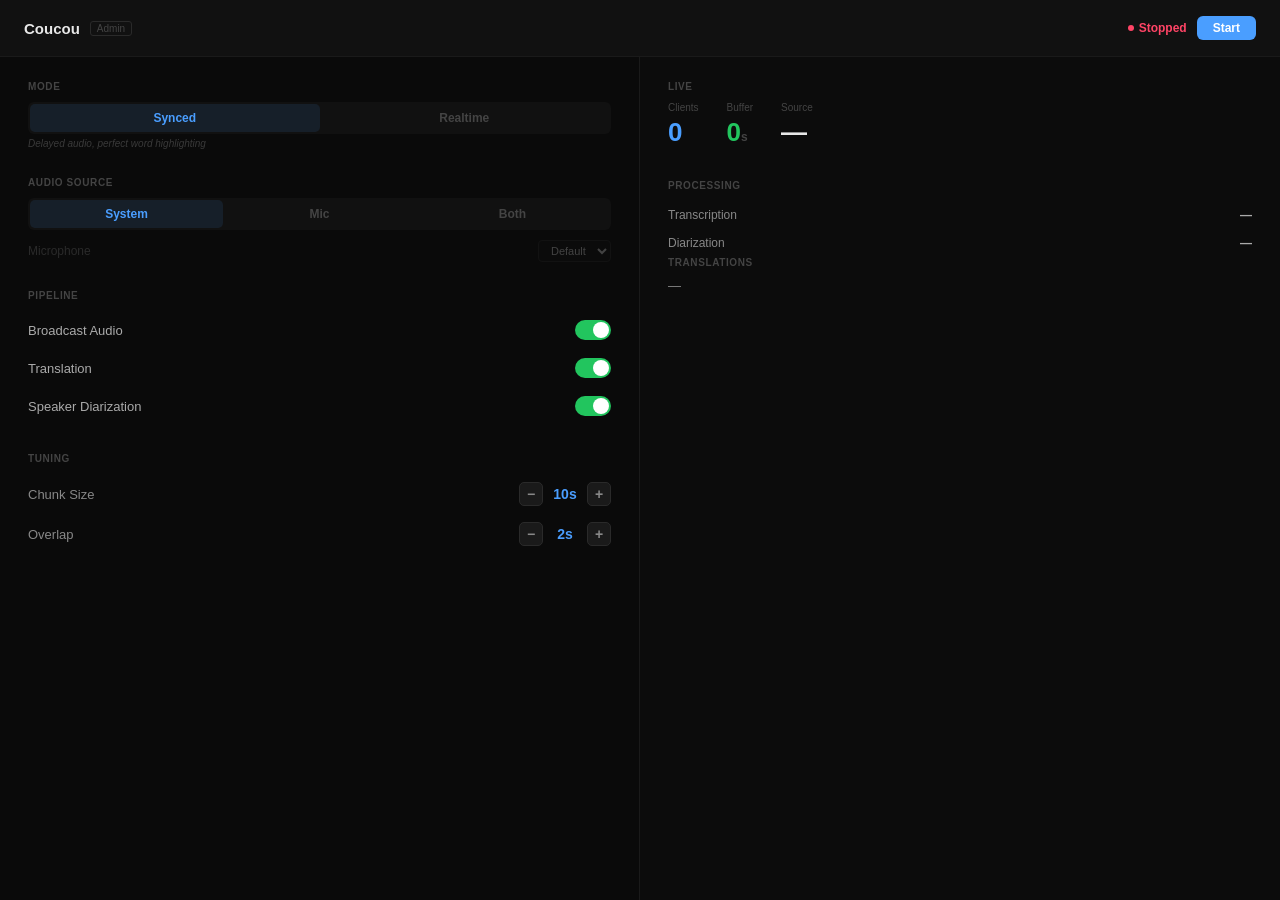
==== static/admin/index.html @ 8f8135a0 "feat: admin UI frontend with controls and live stats" ====
<!DOCTYPE html>
<html lang="en">
<head>
    <meta charset="UTF-8">
    <meta name="viewport" content="width=device-width, initial-scale=1.0">
    <title>Coucou Admin</title>
    <meta name="theme-color" content="#0a0a0a">
    <link rel="stylesheet" href="admin.css">
</head>
<body>
    <header id="header">
        <div class="header-left">
            <span class="brand">Coucou</span>
            <span class="badge">Admin</span>
        </div>
        <div class="header-right">
            <span id="pipeline-status" class="status-badge stopped">
                <span class="status-dot"></span>
                <span id="status-text">Stopped</span>
            </span>
            <button id="start-stop" class="btn-start">Start</button>
        </div>
    </header>

    <main id="panels">
        <!-- Left: Controls -->
        <section id="controls">
            <div class="control-group">
                <label class="group-label">Mode</label>
                <div class="segmented" id="mode-toggle">
                    <button class="seg-btn active" data-value="synced">Synced</button>
                    <button class="seg-btn" data-value="realtime">Realtime</button>
                </div>
                <p class="hint" id="mode-hint">Delayed audio, perfect word highlighting</p>
            </div>

            <div class="control-group">
                <label class="group-label">Audio Source</label>
                <div class="segmented" id="source-toggle">
                    <button class="seg-btn active" data-value="system">System</button>
                    <button class="seg-btn" data-value="mic">Mic</button>
                    <button class="seg-btn" data-value="both">Both</button>
                </div>
                <div class="mic-picker" id="mic-picker">
                    <span>Microphone</span>
                    <select id="mic-select"><option value="">Default</option></select>
                </div>
            </div>

            <div class="control-group">
                <label class="group-label">Pipeline</label>
                <div class="toggle-row">
                    <span>Broadcast Audio</span>
                    <label class="toggle"><input type="checkbox" id="toggle-broadcast" checked><span class="slider"></span></label>
                </div>
                <div class="toggle-row">
                    <span>Translation</span>
                    <label class="toggle"><input type="checkbox" id="toggle-translation" checked><span class="slider"></span></label>
                </div>
                <div class="toggle-row">
                    <span>Speaker Diarization</span>
                    <label class="toggle"><input type="checkbox" id="toggle-diarization" checked><span class="slider"></span></label>
                </div>
            </div>

            <div class="control-group">
                <label class="group-label">Tuning</label>
                <div class="stepper-row">
                    <span>Chunk Size</span>
                    <div class="stepper">
                        <button class="step-btn" data-field="chunk" data-dir="-1">&minus;</button>
                        <span id="chunk-value" class="step-value">10s</span>
                        <button class="step-btn" data-field="chunk" data-dir="1">+</button>
                    </div>
                </div>
                <div class="stepper-row">
                    <span>Overlap</span>
                    <div class="stepper">
                        <button class="step-btn" data-field="overlap" data-dir="-1">&minus;</button>
                        <span id="overlap-value" class="step-value">2s</span>
                        <button class="step-btn" data-field="overlap" data-dir="1">+</button>
                    </div>
                </div>
            </div>
        </section>

        <!-- Right: Live Stats -->
        <section id="stats">
            <label class="group-label">Live</label>
            <div class="stat-counters">
                <div class="stat-counter">
                    <span class="stat-label">Clients</span>
                    <span class="stat-number blue" id="stat-clients">0</span>
                </div>
                <div class="stat-counter">
                    <span class="stat-label">Buffer</span>
                    <span class="stat-number green" id="stat-buffer">0<span class="stat-unit">s</span></span>
                </div>
                <div class="stat-counter">
                    <span class="stat-label">Source</span>
                    <span class="stat-number" id="stat-source">—</span>
                </div>
            </div>

            <label class="group-label">Processing</label>
            <div id="processing-rows">
                <div class="stat-row">
                    <span>Transcription</span>
                    <span id="proc-transcription">—</span>
                </div>
                <div class="stat-row">
                    <span>Diarization</span>
                    <span id="proc-diarization">—</span>
                </div>
            </div>
            <div id="translation-rows"></div>

            <label class="group-label">Translations</label>
            <div id="translation-summary">—</div>
        </section>
    </main>

    <script src="admin.js"></script>
</body>
</html>
---- static/admin/admin.css ----
* { margin: 0; padding: 0; box-sizing: border-box; }

:root {
    --bg: #0a0a0a;
    --surface: #111;
    --surface-2: #141414;
    --border: #1a1a1a;
    --text: #e8e8e8;
    --text-dim: #888;
    --text-muted: #444;
    --accent: #4a9eff;
    --green: #22c55e;
    --red: #ff4466;
}

body {
    font-family: -apple-system, BlinkMacSystemFont, "Segoe UI", Roboto, sans-serif;
    background: var(--bg);
    color: var(--text);
    height: 100vh;
    display: flex;
    flex-direction: column;
    overflow: hidden;
}

/* Header */
#header {
    display: flex;
    justify-content: space-between;
    align-items: center;
    padding: 16px 24px;
    background: var(--surface);
    border-bottom: 1px solid var(--border);
    flex-shrink: 0;
}

.header-left {
    display: flex;
    align-items: center;
    gap: 10px;
}

.brand { font-weight: 700; font-size: 15px; }

.badge {
    font-size: 10px;
    color: var(--text-muted);
    border: 1px solid #2a2a2a;
    padding: 1px 6px;
    border-radius: 3px;
}

.header-right {
    display: flex;
    align-items: center;
    gap: 10px;
}

.status-badge {
    font-size: 12px;
    font-weight: 600;
    display: flex;
    align-items: center;
    gap: 5px;
}

.status-dot {
    width: 6px;
    height: 6px;
    border-radius: 50%;
    display: inline-block;
}

.status-badge.running { color: var(--green); }
.status-badge.running .status-dot { background: var(--green); }
.status-badge.stopped { color: var(--red); }
.status-badge.stopped .status-dot { background: var(--red); }

.btn-start {
    border: none;
    color: white;
    padding: 5px 16px;
    border-radius: 6px;
    font-size: 12px;
    font-weight: 600;
    cursor: pointer;
    font-family: inherit;
    background: var(--accent);
}

.btn-start.running { background: var(--red); }

/* Panels */
#panels {
    display: grid;
    grid-template-columns: 1fr 1fr;
    flex: 1;
    overflow: hidden;
}

#controls {
    padding: 24px 28px;
    border-right: 1px solid var(--border);
    overflow-y: auto;
}

#stats {
    padding: 24px 28px;
    background: #0c0c0c;
    overflow-y: auto;
}

/* Control groups */
.group-label {
    display: block;
    font-size: 10px;
    color: var(--text-muted);
    text-transform: uppercase;
    letter-spacing: 0.06em;
    font-weight: 600;
    margin-bottom: 10px;
}

.control-group {
    margin-bottom: 28px;
}

/* Segmented toggle */
.segmented {
    display: flex;
    background: var(--surface);
    border-radius: 6px;
    padding: 2px;
}

.seg-btn {
    flex: 1;
    text-align: center;
    padding: 7px;
    border: none;
    background: none;
    color: var(--text-muted);
    font-size: 12px;
    font-weight: 600;
    cursor: pointer;
    border-radius: 5px;
    font-family: inherit;
    transition: background 0.2s, color 0.2s;
}

.seg-btn.active {
    background: rgba(74, 158, 255, 0.1);
    color: var(--accent);
}

.hint {
    font-size: 10px;
    color: #3a3a3a;
    font-style: italic;
    margin-top: 4px;
}

/* Mic picker */
.mic-picker {
    display: flex;
    justify-content: space-between;
    align-items: center;
    margin-top: 10px;
    opacity: 0.25;
    transition: opacity 0.3s ease;
}

.mic-picker.active { opacity: 1; }

.mic-picker span { font-size: 12px; color: var(--text-dim); }

.mic-picker select {
    background: var(--surface);
    color: var(--text);
    border: 1px solid #2a2a2a;
    border-radius: 4px;
    padding: 3px 8px;
    font-size: 11px;
    font-family: inherit;
    max-width: 180px;
}

/* Toggle switches */
.toggle-row {
    display: flex;
    justify-content: space-between;
    align-items: center;
    padding: 9px 0;
    font-size: 13px;
    color: #aaa;
}

.toggle {
    position: relative;
    width: 36px;
    height: 20px;
    display: inline-block;
}

.toggle input { opacity: 0; width: 0; height: 0; }

.slider {
    position: absolute;
    inset: 0;
    background: #333;
    border-radius: 10px;
    cursor: pointer;
    transition: background 0.2s;
}

.slider::before {
    content: "";
    position: absolute;
    width: 16px;
    height: 16px;
    left: 2px;
    top: 2px;
    background: white;
    border-radius: 50%;
    transition: transform 0.2s;
}

.toggle input:checked + .slider { background: var(--green); }
.toggle input:checked + .slider::before { transform: translateX(16px); }

/* Stepper */
.stepper-row {
    display: flex;
    justify-content: space-between;
    align-items: center;
    padding: 8px 0;
    font-size: 13px;
    color: var(--text-dim);
}

.stepper {
    display: flex;
    align-items: center;
    gap: 8px;
}

.step-btn {
    background: var(--border);
    border: 1px solid #2a2a2a;
    color: var(--text-dim);
    width: 24px;
    height: 24px;
    border-radius: 5px;
    font-size: 14px;
    cursor: pointer;
    display: flex;
    align-items: center;
    justify-content: center;
    font-weight: bold;
    font-family: inherit;
    line-height: 1;
}

.step-btn:active { background: #2a2a2a; }

.step-value {
    font-size: 14px;
    color: var(--accent);
    font-weight: 700;
    min-width: 28px;
    text-align: center;
}

/* Stats */
.stat-counters {
    display: flex;
    gap: 28px;
    margin-bottom: 32px;
}

.stat-counter { display: flex; flex-direction: column; }
.stat-label { font-size: 10px; color: var(--text-muted); margin-bottom: 4px; }
.stat-number { font-size: 26px; font-weight: 700; }
.stat-number.blue { color: var(--accent); }
.stat-number.green { color: var(--green); }
.stat-unit { font-size: 12px; color: var(--text-muted); }

.stat-row {
    display: flex;
    justify-content: space-between;
    padding: 7px 0;
    font-size: 12px;
}

.stat-row span:first-child { color: var(--text-dim); }
.stat-row span:last-child { color: #aaa; font-weight: 600; }

#translation-summary {
    display: flex;
    gap: 12px;
    font-size: 13px;
    color: var(--text-dim);
    margin-bottom: 16px;
}
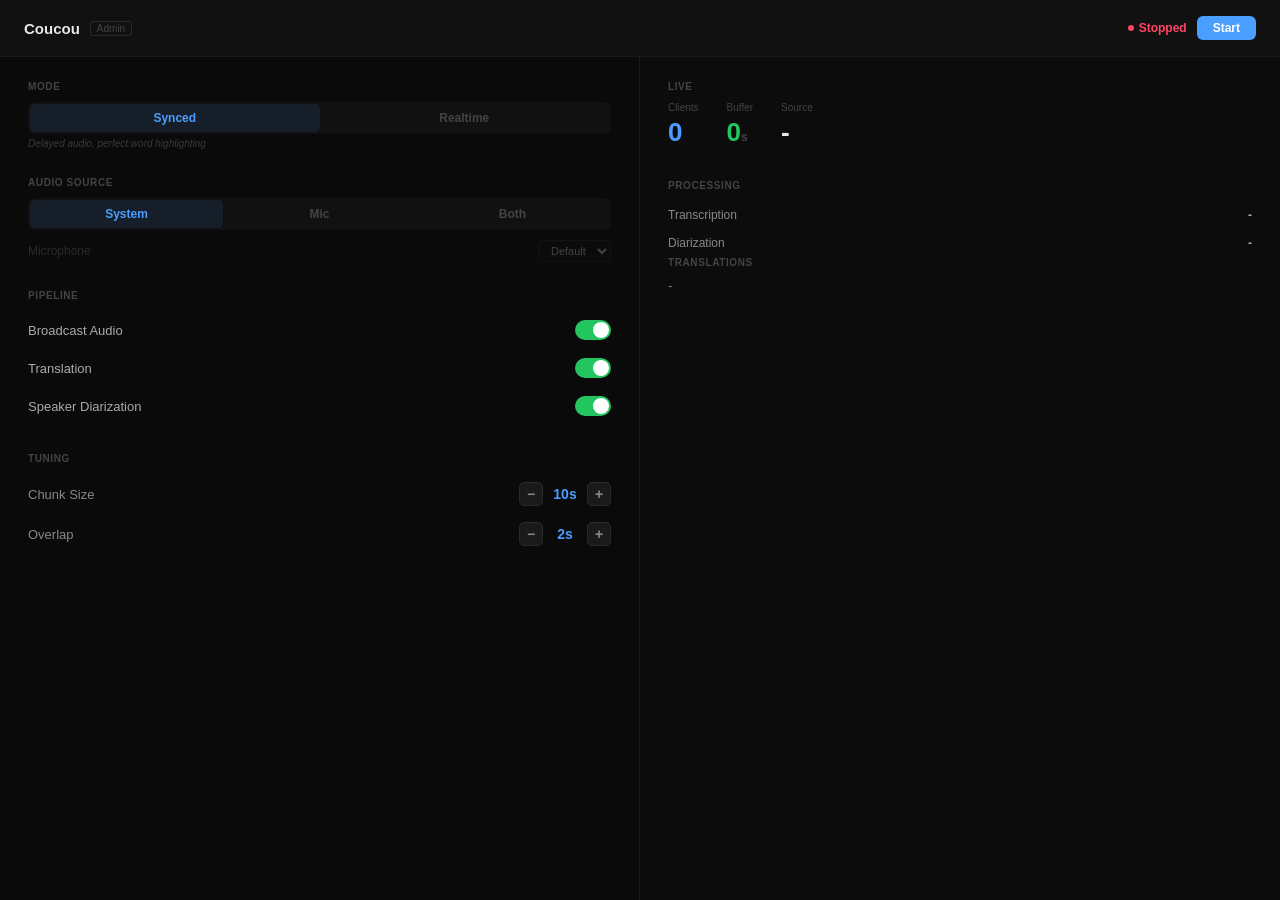
==== commit 144d240f: "Updated docs" ====
--- a/static/admin/index.html
+++ b/static/admin/index.html
@@ -63,7 +63,7 @@
                 </div>
             </div>
 
-            <div class="control-group">
+            <div class="control-group" id="tuning-section">
                 <label class="group-label">Tuning</label>
                 <div class="stepper-row">
                     <span>Chunk Size</span>
@@ -98,7 +98,7 @@
                 </div>
                 <div class="stat-counter">
                     <span class="stat-label">Source</span>
-                    <span class="stat-number" id="stat-source">—</span>
+                    <span class="stat-number" id="stat-source">-</span>
                 </div>
             </div>
 
@@ -106,17 +106,17 @@
             <div id="processing-rows">
                 <div class="stat-row">
                     <span>Transcription</span>
-                    <span id="proc-transcription">—</span>
+                    <span id="proc-transcription">-</span>
                 </div>
                 <div class="stat-row">
                     <span>Diarization</span>
-                    <span id="proc-diarization">—</span>
+                    <span id="proc-diarization">-</span>
                 </div>
             </div>
             <div id="translation-rows"></div>
 
             <label class="group-label">Translations</label>
-            <div id="translation-summary">—</div>
+            <div id="translation-summary">-</div>
         </section>
     </main>
 
--- a/static/admin/admin.css
+++ b/static/admin/admin.css
@@ -10,6 +10,7 @@
     --text-muted: #444;
     --accent: #4a9eff;
     --green: #22c55e;
+    --orange: #ffaa00;
     --red: #ff4466;
 }
 
@@ -73,6 +74,8 @@
 
 .status-badge.running { color: var(--green); }
 .status-badge.running .status-dot { background: var(--green); }
+.status-badge.buffering { color: var(--orange); }
+.status-badge.buffering .status-dot { background: var(--orange); }
 .status-badge.stopped { color: var(--red); }
 .status-badge.stopped .status-dot { background: var(--red); }
 
@@ -262,6 +265,9 @@
 }
 
 .step-btn:active { background: #2a2a2a; }
+.step-btn:disabled { opacity: 0.3; cursor: default; pointer-events: none; }
+
+.control-group.disabled { opacity: 0.4; pointer-events: none; }
 
 .step-value {
     font-size: 14px;
